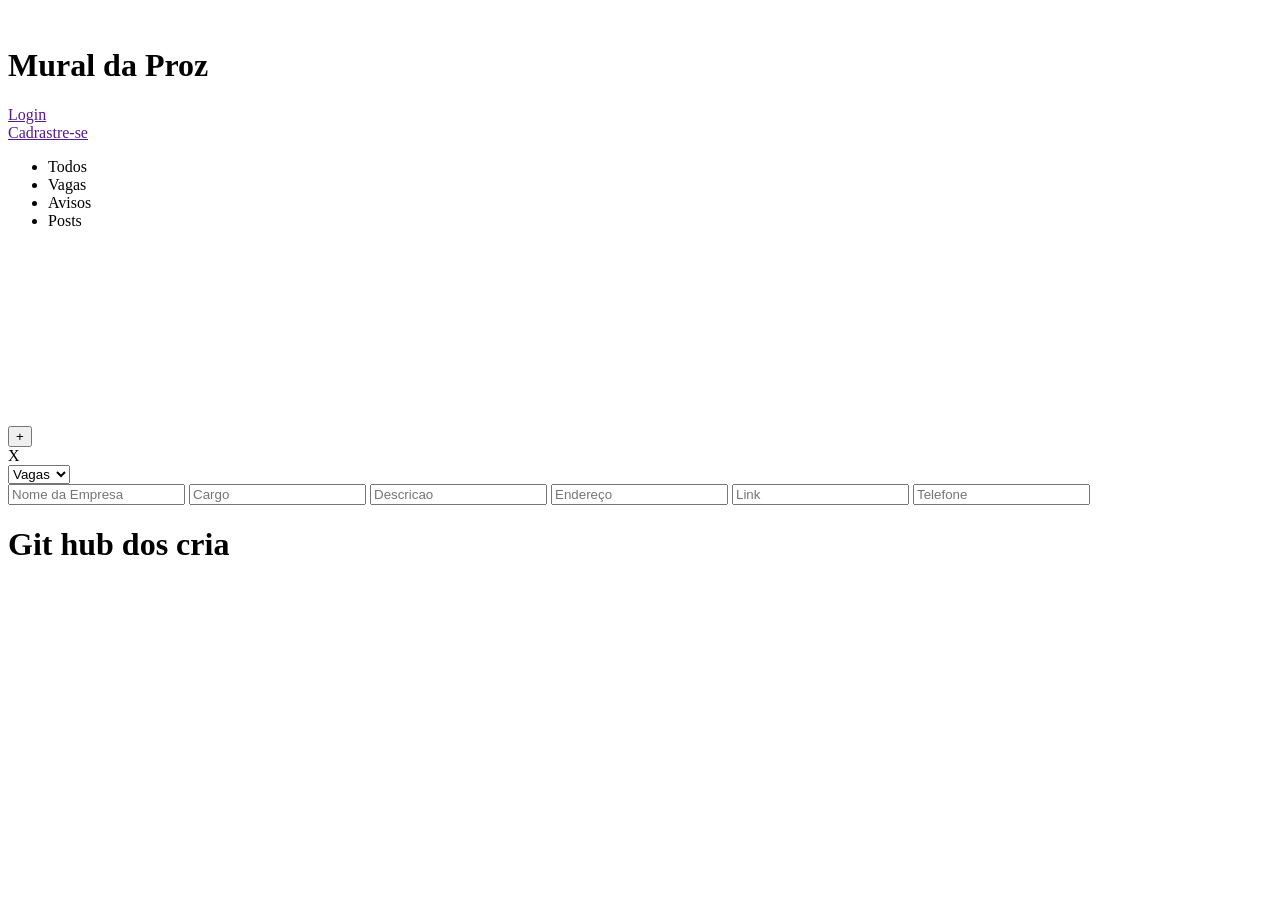
==== pages/mural.html @ f3557540 "latest code + fron-end" ====
<!DOCTYPE html>
<html lang="pt-br">
<head>
    <meta charset="UTF-8">
    <meta name="viewport" content="width=device-width, initial-scale=1.0">
    <title>Mural Proz</title>
    <link rel="stylesheet" href="../assets/style/reset.css">                                   
    <link href='https://fonts.googleapis.com/css?family=Montserrat' rel='stylesheet'>
    <link rel="stylesheet" href="../assets/style/header.css">
    <link rel="stylesheet" href="../assets/style/main.css">
    <link rel="stylesheet" href="../assets/style/footer.css">

    <script src="../assets/src/script.js" defer></script>
    <script src="../assets/src/add-data.js" defer></script>
</head>

<body>
    <header class="header__content">
        <div class="header__top">
            <div class="header__logo">
                <div class="img-background">
                    <img class="header__img" src="../assets/images/placeholderLogo.png" alt="">
                </div>
            </div>

            <div class="header__h1">
                <h1>Mural da Proz</h1>
            </div>

            <div class="header__user">
                <div class="a-button login">
                    <a class="" href=""> Login </a>
                </div>

                <div class="a-button subscribe">
                    <a href=""> Cadrastre-se</a>
                </div>
            </div>
        </div>

        <nav class="header__nav">
            <div class="nav__content">
                <ul class="nav__list-sections">
                    <li>Todos</li>
                    <li>Vagas</li>
                    <li>Avisos</li>
                    <li>Posts</li>
                </ul>
            </div>
        </nav>
    </header>

    <main class="main__content">
        <div class="board-posts">
            <div class="post p1">
                <div class="pin">
                    <img src="../assets/images/pin_yellow.png" alt="">
                </div>
            </div>

            <div class="post p2">
                <div class="pin">
                    <img src="../assets/images/pin_purple.png" alt="">
                </div>
            </div>

            <div class="post p3">
                <div class="pin">
                    <img src="../assets/images/pin_green.png" alt="">
                </div>
            </div>

            <div class="post p4">
                <div class="pin">
                    <img src="../assets/images/pin_red.png" alt="">
                </div>
            </div>

            <div class="post p5">
                <div class="pin">
                    <img src="../assets/images/pin_pink.png" alt="">
                </div>
            </div>

            <div class="post p3">
                <div class="pin">
                    <img src="../assets/images/pin_blue.png" alt="">
                </div>
            </div>

            <div class="post p2">
                <div class="pin">
                    <img src="../assets/images/pin_orange.png" alt="">
                </div>
            </div>

            <div class="post p1">
                <div class="pin">
                    <img src="../assets/images/pin_darkblue.png" alt="">
                </div>
            </div>

            <div class="post p4">
                <div class="pin">
                    <img src="../assets/images/pin_green.png" alt="">
                </div>
            </div>

            <div class="post p2">
                <div class="pin">
                    <img src="../assets/images/pin_pink.png" alt="">
                </div>
            </div>

            <div onclick="openWindow()" class="main__buttom" id="mainButton">
                <button class="buttom-add-post">+</button>
            </div>
        </div>
    </main>

    <div class="window__content hidden" id="windowContent">
        <div class="create-post" id="createPost">
            <div class="exit" id="exit">
                X
            </div>

            <div>
                <select name="select-option" id="select-option" class="select-option">
                    <option value="vancacies">Vagas</option>
                    <option value="mural_warnings">Avisos</option>
                    <option value="posts">Posts</option>
                </select>
             </div>

            <div id="inside-post-content" class="post-content">
                <input type="text" class="enterprise-name" id="enterprise-name" placeholder="Nome da Empresa">

                <input type="text" class="job" id="job" placeholder="Cargo">

                <input type="text" class="vacancy-description" id="vacancy-description" placeholder="Descricao">

                <input type="text" class="vacancy-address" id="vacancy-address" placeholder="Endereço">

                <input type="text" class="vacancy-link" id="vacancy-link" placeholder="Link">

                <input type="text" class="vacancy-phone-number" id="vacancy-phone-number" placeholder="Telefone">
            </div>
        </div>
    </div>

    <footer class="footer__content">
        <div class="footer__credits">
            <div class="credits-github">
                <h1>Git hub dos cria</h1>
            </div>
        </div>
    </footer>
</body>
</html>
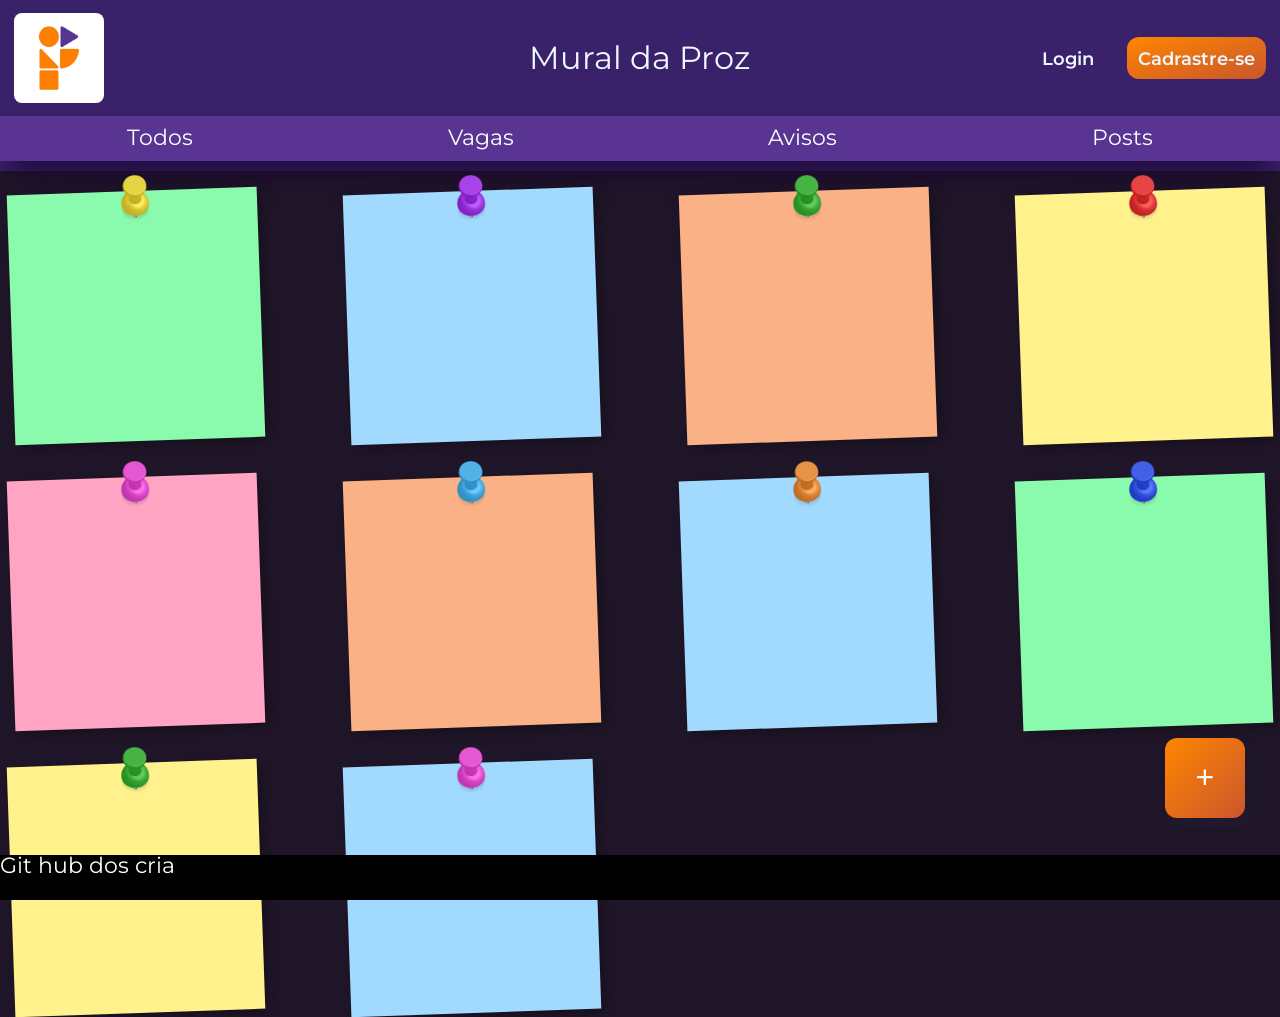
==== commit 88dde628: "atualização create-post" ====
--- a/pages/mural.html
+++ b/pages/mural.html
@@ -137,7 +137,7 @@
 
                 <input type="text" class="job" id="job" placeholder="Cargo">
 
-                <input type="text" class="vacancy-description" id="vacancy-description" placeholder="Descricao">
+                <textarea cols="0" rows="11" maxlength="704" type="text" class="vacancy-description" id="vacancy-description" placeholder="Descricão"></textarea> 
 
                 <input type="text" class="vacancy-address" id="vacancy-address" placeholder="Endereço">
 
--- a/assets/style/header.css
+++ b/assets/style/header.css
@@ -0,0 +1,100 @@
+body{
+    font-family: 'Montserrat', sans-serif ;font-size: 22px;
+;
+}
+
+.header__content{
+    background-color: #392269;
+    display: flex;
+    flex-direction: column;
+    height: 19vh;
+}
+
+
+.header__top{
+    display: flex;
+    flex-direction: row;
+    justify-content: space-around;
+    gap: 18%;
+}
+
+.header__logo{
+    width: 20vw;
+}
+
+.img-background{
+    background-color: #fff;
+    height: 10vh;
+    width: 10vh;
+    border-radius: 8px;
+    margin: 1vw 0px;
+}
+
+.header__img{
+    height: 10vh;
+    width: 10vh;
+    padding: 0px;
+}
+
+.header__h1{
+    display: flex;
+    color: aliceblue;
+    align-items: center;
+    font-size: xx-large;
+    text-wrap: nowrap;
+}
+
+.header__user{
+    align-items: center;
+    display: flex;
+    flex-direction: row;
+    width: 20vw;
+    text-wrap: nowrap;
+}
+
+.header__user .a-button{
+    width: 20vw;
+    text-align: center;
+
+}
+
+.header__user .a-button a{
+    color: aliceblue;
+    text-decoration: none;
+    font-weight: 600;
+    font-size: large;
+}
+
+.header__user .subscribe{
+    background-image: linear-gradient(to right bottom, #ff8600, #ca562c);
+    padding: 4%;
+    border-radius: 12px;
+}
+
+
+.header__nav{
+    background-color: #593493;
+    width: 100vw;
+    height: 5vh;
+    flex-wrap: nowrap;
+    align-self: flex-end;
+    color: #fff;
+    box-shadow: rgb(22, 2, 46) 0px 20px 30px -10px;
+}
+
+.nav__content{
+    height: 10vh;
+}
+
+.nav__list-sections{
+    display: flex;
+    flex-direction: row;
+    align-items: center;
+    justify-content: space-around;
+    height: 5vh;
+}
+
+.nav__list-sections li{
+    cursor: pointer;
+}
+    
--- a/assets/style/main.css
+++ b/assets/style/main.css
@@ -0,0 +1,224 @@
+body{
+    background-color: #201629;
+    height: 100vh;
+    overflow-x: hidden;
+
+}
+
+.main__content{
+    display: flex;
+    flex-direction: column;
+    margin-top: 20px;
+    height: 80vh;
+    position: relative;
+}
+
+.main__content .board-posts{
+    width: 100%;
+    place-items: center;
+    gap: 5%;
+    height: 80vh;
+    display: grid;
+    grid-template-columns: 1fr 1fr 1fr 1fr;
+}
+
+.board-posts .post{
+    border-left: 25px solid transparent;
+    width: 250px;
+    height:  250px;
+    box-shadow: 5px 5px 15px rgba(0, 0, 0, 0.3);
+    transform: rotate(-2deg);
+    border: 0px solid ;
+    cursor: pointer;
+} 
+.p1{
+    background-color: #8afbad;
+}
+.p2{
+    background-color: #a1d9ff;
+}
+.p3{
+    background-color: #fab186;
+}
+.p4{
+    background-color: #fff28d;
+}
+.p5{
+    background-color: #ffa5c3;
+}
+
+
+.board-posts .post .pin{
+    box-shadow: 0px 70px 12px -60px rgba(94, 94, 94, 0.27)
+}
+
+.post .pin img{
+    width: 12%;
+    position: absolute;
+    bottom: 88%;
+    left: 45%;
+}
+
+.main__content .main__buttom {
+    width: 80px;
+    height: 80px;
+    position: fixed;
+    top: 82vh;
+    left: 91vw;
+}
+
+
+
+.main__buttom .buttom-add-post{
+    border: none;
+    border-radius: 12px;
+    width: 100%;
+    height: 100%;
+    color: #fff;
+    background-image: linear-gradient(to right bottom, #ff8600, #ca562c);
+    box-shadow: rgba(50, 50, 93, 0.25) 5px 6px 12px -2px, rgba(0, 0, 0, 0.3) 5px 3px 7px -3px;
+    font-size: xx-large;
+    cursor: pointer;
+}
+
+.main__buttom.hidden{
+    display: none;
+}
+
+.window__content{
+    background-color: #20162936;
+    height: 95vh;
+    width: 100vw;
+    position: fixed;
+    top: 0%;
+    display: flex;
+    z-index: 999;
+    justify-content: center;
+    align-items: center;
+}
+
+.big-post{
+    width: 550px;
+    height: 550px;
+    display: flex;
+    position: fixed;
+    justify-content: center;
+}
+
+.create-post{
+    background-color: #fff28d;
+    width: 550px;
+    height: 550px;
+    position: fixed;
+    justify-content: center;
+}
+
+.post-content{
+    display: grid;
+    grid-template-areas: "input1";
+
+}
+
+.select-option{
+    width: 10vw;
+    border: none;
+    background-color: transparent;
+    border-bottom: solid 1px;
+}
+
+.select-option:focus{
+    outline: none;
+}
+
+.enterprise-name, .warn-title, .post-sunject{
+    grid-area: "input1";
+    text-align: center;
+    font-size: 1em;
+
+}
+.job, .warn-description, .post-description{
+    grid-area: "input2";
+    text-wrap: wrap;
+
+}
+.vacancy-description{
+    grid-area: "input3";
+
+}
+.vacancy-address{
+    grid-area: "input4";
+
+}
+.vacancy-link{
+    grid-area: "input5";
+
+}
+.vacancy-phone-number{
+    grid-area: "input6";
+
+}
+
+.create-post input{
+background-color: transparent;
+border: transparent;
+border-bottom: 1px solid;
+border-color: #000;
+font-size: 0.7em;
+}
+
+.create-post input:focus{
+    outline: none;
+}
+
+.create-post textarea{
+    background-color: transparent;
+    border: transparent;
+    text-align: left;
+    font-size: 0.7em;
+    resize: none;
+    line-height: 24px;
+    background-image: linear-gradient(transparent 23px, #000 24px);
+    background-size: 100% 24px; /* Altura da linha */
+}
+
+textarea:focus{
+    outline: none;
+}
+
+
+.create-post.hidden{
+    display: none;
+}
+
+.exit{
+    position: absolute;
+    left: 93%;
+    top: 1%;
+    width: 2vw;
+    height: 2vw;
+    border: 1px;
+    font-weight: 900;
+    display: flex;
+    align-items: center;
+    justify-content: center;
+    cursor: pointer;
+}
+
+.window__content.hidden{
+    display: none;
+}
+
+@keyframes openPost{
+    from{
+        opacity: 0;
+        transform: translate3d(20px, 0, 5px);
+    }
+    to{
+        opacity: 1;
+        transform: translate3d(0,0,0);
+    }
+}
+
+.animation{
+    animation: openPost 0.3s;
+}
--- a/assets/style/footer.css
+++ b/assets/style/footer.css
@@ -0,0 +1,11 @@
+.footer__content{
+    position: fixed;
+    background-color: #000;
+    width: 100vw;
+    height: 5vh;
+    top: 95%;
+}
+
+.credits-github{
+    color: #fff;
+}
